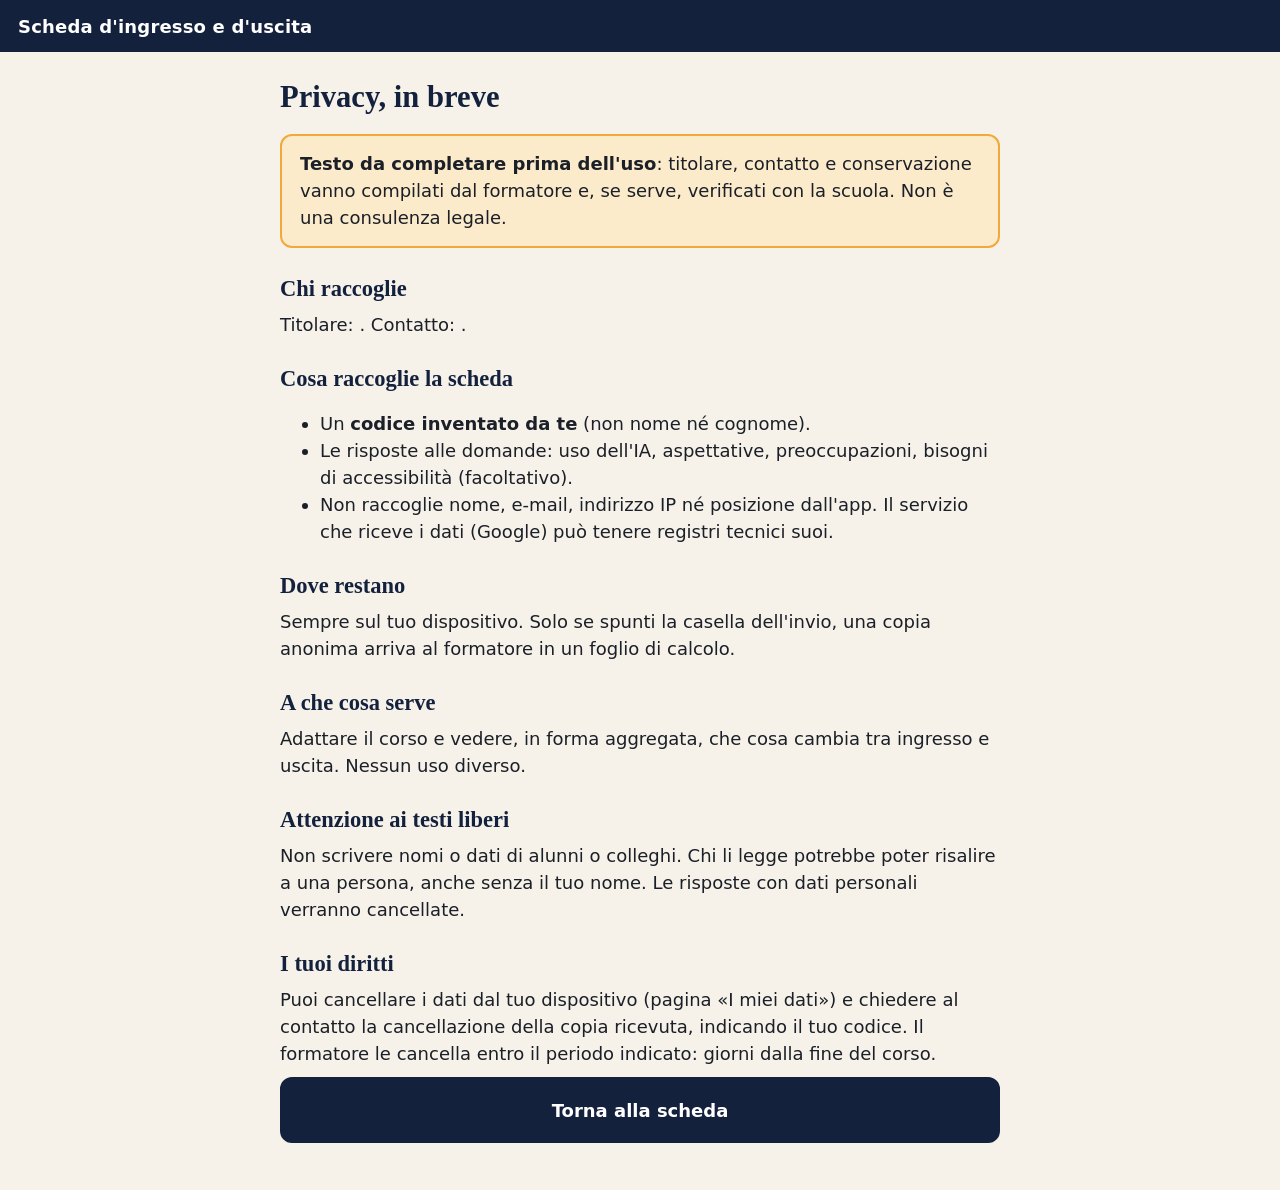
==== privacy.html @ 239a02bf "Prima versione: scheda ingresso/uscita (PWA) Co-Authored-By: Claude Sonnet 5.5 <noreply@anthropic.co" ====
<!doctype html>
<html lang="it"><head><meta charset="utf-8"><meta name="viewport" content="width=device-width, initial-scale=1">
<meta http-equiv="Content-Security-Policy" content="default-src 'self'; style-src 'self'; script-src 'self'">
<title>Privacy · Scheda corso IA</title><link rel="stylesheet" href="style.css"></head>
<body><header class="testata"><p class="corso">Scheda d'ingresso e d'uscita</p></header>
<main><h1>Privacy, in breve</h1>
<p class="avviso"><strong>Testo da completare prima dell'uso</strong>: titolare, contatto e conservazione vanno compilati dal formatore e, se serve, verificati con la scuola. Non è una consulenza legale.</p>
<h2>Chi raccoglie</h2><p>Titolare: <strong id="tit"></strong>. Contatto: <strong id="con"></strong>.</p>
<h2>Cosa raccoglie la scheda</h2>
<ul><li>Un <strong>codice inventato da te</strong> (non nome né cognome).</li>
<li>Le risposte alle domande: uso dell'IA, aspettative, preoccupazioni, bisogni di accessibilità (facoltativo).</li>
<li>Non raccoglie nome, e-mail, indirizzo IP né posizione dall'app. Il servizio che riceve i dati (Google) può tenere registri tecnici suoi.</li></ul>
<h2>Dove restano</h2><p>Sempre sul tuo dispositivo. Solo se spunti la casella dell'invio, una copia anonima arriva al formatore in un foglio di calcolo.</p>
<h2>A che cosa serve</h2><p>Adattare il corso e vedere, in forma aggregata, che cosa cambia tra ingresso e uscita. Nessun uso diverso.</p>
<h2>Attenzione ai testi liberi</h2><p>Non scrivere nomi o dati di alunni o colleghi. Chi li legge potrebbe poter risalire a una persona, anche senza il tuo nome. Le risposte con dati personali verranno cancellate.</p>
<h2>I tuoi diritti</h2><p>Puoi cancellare i dati dal tuo dispositivo (pagina «I miei dati») e chiedere al contatto la cancellazione della copia ricevuta, indicando il tuo codice. Il formatore le cancella entro il periodo indicato: <strong id="gg"></strong> giorni dalla fine del corso.</p>
<a class="btn" href="index.html">Torna alla scheda</a></main>
<script src="config.js"></script>
<script>var C=window.CONFIG||{};document.getElementById('tit').textContent=C.TITOLARE||'';document.getElementById('con').textContent=C.CONTATTO||'';document.getElementById('gg').textContent=C.GIORNI_CONSERVAZIONE||'';</script>
</body></html>
---- style.css ----
:root{--carta:#F6F2EA;--bianco:#fff;--inchiostro:#1B1F27;--blu:#14213D;--ambra:#F2A93B;--grigio:#4A5361;--bordo:#B9B2A3;--ok:#1F7447;--rosso:#B03A26;--r:12px}
*{box-sizing:border-box}
html{font-size:112.5%} /* 18px */
body{margin:0;background:var(--carta);color:var(--inchiostro);font-family:system-ui,-apple-system,"Segoe UI",Roboto,Arial,sans-serif;line-height:1.5}
.sr-only{position:absolute;width:1px;height:1px;margin:-1px;overflow:hidden;clip:rect(0 0 0 0);white-space:nowrap}
.salta{position:absolute;left:-999px;top:0;background:var(--blu);color:#fff;padding:.6rem 1rem;z-index:10}
.salta:focus{left:0}
.testata{background:var(--blu);color:#fff;padding:.7rem 1rem}
.corso{margin:0;font-weight:700;letter-spacing:.01em}
main{max-width:42rem;margin:0 auto;padding:1rem 1rem 2rem}
h1,h2{font-family:Cambria,Georgia,"Times New Roman",serif;color:var(--blu);line-height:1.2}
h1{font-size:1.7rem;margin:.5rem 0}
h2{font-size:1.25rem;margin:1.5rem 0 .5rem}
p{margin:.5rem 0}
.nota{color:var(--grigio);font-size:.95rem}
.riquadro{background:var(--bianco);border:2px solid var(--bordo);border-radius:var(--r);padding:1rem;margin:1rem 0}
.avviso{background:#FCEBCB;border:2px solid var(--ambra);border-radius:var(--r);padding:.8rem 1rem;margin:1rem 0}
label.campo{display:block;font-weight:700;margin-bottom:.3rem}
input[type=text],textarea{width:100%;font:inherit;padding:.7rem .8rem;border:2px solid var(--blu);border-radius:var(--r);background:#fff;color:var(--inchiostro)}
textarea{min-height:6rem;resize:vertical}
fieldset{border:2px solid var(--bordo);border-radius:var(--r);background:var(--bianco);padding:.8rem 1rem 1rem;margin:1rem 0}
legend{font-weight:700;padding:0 .4rem;font-size:1.05rem}
.opz{display:flex;align-items:center;gap:.7rem;min-height:3rem;padding:.3rem .5rem;border-radius:8px;cursor:pointer}
.opz:hover{background:#F6F2EA}
.opz input{width:1.5rem;height:1.5rem;flex:0 0 auto;accent-color:var(--blu)}
.scala{display:flex;flex-wrap:wrap;gap:.4rem}
.scala .opz{border:2px solid var(--bordo);min-width:3.2rem;justify-content:center;flex-direction:column;gap:.1rem;padding:.4rem}
.btn{display:block;width:100%;font:inherit;font-weight:700;background:var(--blu);color:#fff;border:3px solid var(--blu);border-radius:var(--r);padding:.9rem 1rem;margin:.6rem 0;min-height:3.2rem;cursor:pointer;text-align:center;text-decoration:none}
.btn.secondario{background:#fff;color:var(--blu)}
.btn:disabled{opacity:.55;cursor:not-allowed}
.link{font:inherit;background:none;border:none;color:var(--blu);text-decoration:underline;cursor:pointer;padding:.3rem}
a{color:var(--blu)}
:focus-visible{outline:4px solid var(--ambra);outline-offset:2px;box-shadow:0 0 0 2px var(--blu)}
.stato-scheda{display:flex;justify-content:space-between;gap:.5rem;align-items:center}
.badge{display:inline-block;padding:.1rem .6rem;border-radius:99px;border:2px solid var(--blu);font-size:.9rem;font-weight:700;background:#fff}
.badge.ok{border-color:var(--ok);color:var(--ok)}
table{width:100%;border-collapse:collapse;background:#fff}
th,td{border:1px solid var(--bordo);padding:.5rem;text-align:left;vertical-align:top}
th{background:var(--blu);color:#fff}
.cambiata{font-weight:700;color:var(--blu)}
.contatore{text-align:right;font-size:.85rem;color:var(--grigio)}
.piede{max-width:42rem;margin:0 auto;padding:1rem;color:var(--grigio);font-size:.95rem}
.trappola{position:absolute;left:-9999px;height:0;overflow:hidden}
.barra{background:#e6e0d3;border-radius:6px;height:1.1rem;position:relative;overflow:hidden}
.barra>span{display:block;height:100%;background:var(--blu)}
.barra.u>span{background:var(--ambra)}
.riga-stat{display:grid;grid-template-columns:8rem 1fr 3rem;gap:.5rem;align-items:center;margin:.2rem 0}
@media (prefers-reduced-motion:no-preference){.btn{transition:transform .08s}.btn:active{transform:scale(.99)}}
@media (min-width:44rem){.scala .opz{min-width:3.6rem}}
@media print{.testata,.piede,.btn,.salta{display:none}body{background:#fff}}
.scorri{overflow-x:auto;position:relative}
.zero{margin:0}
.sopra{margin-top:.5rem}
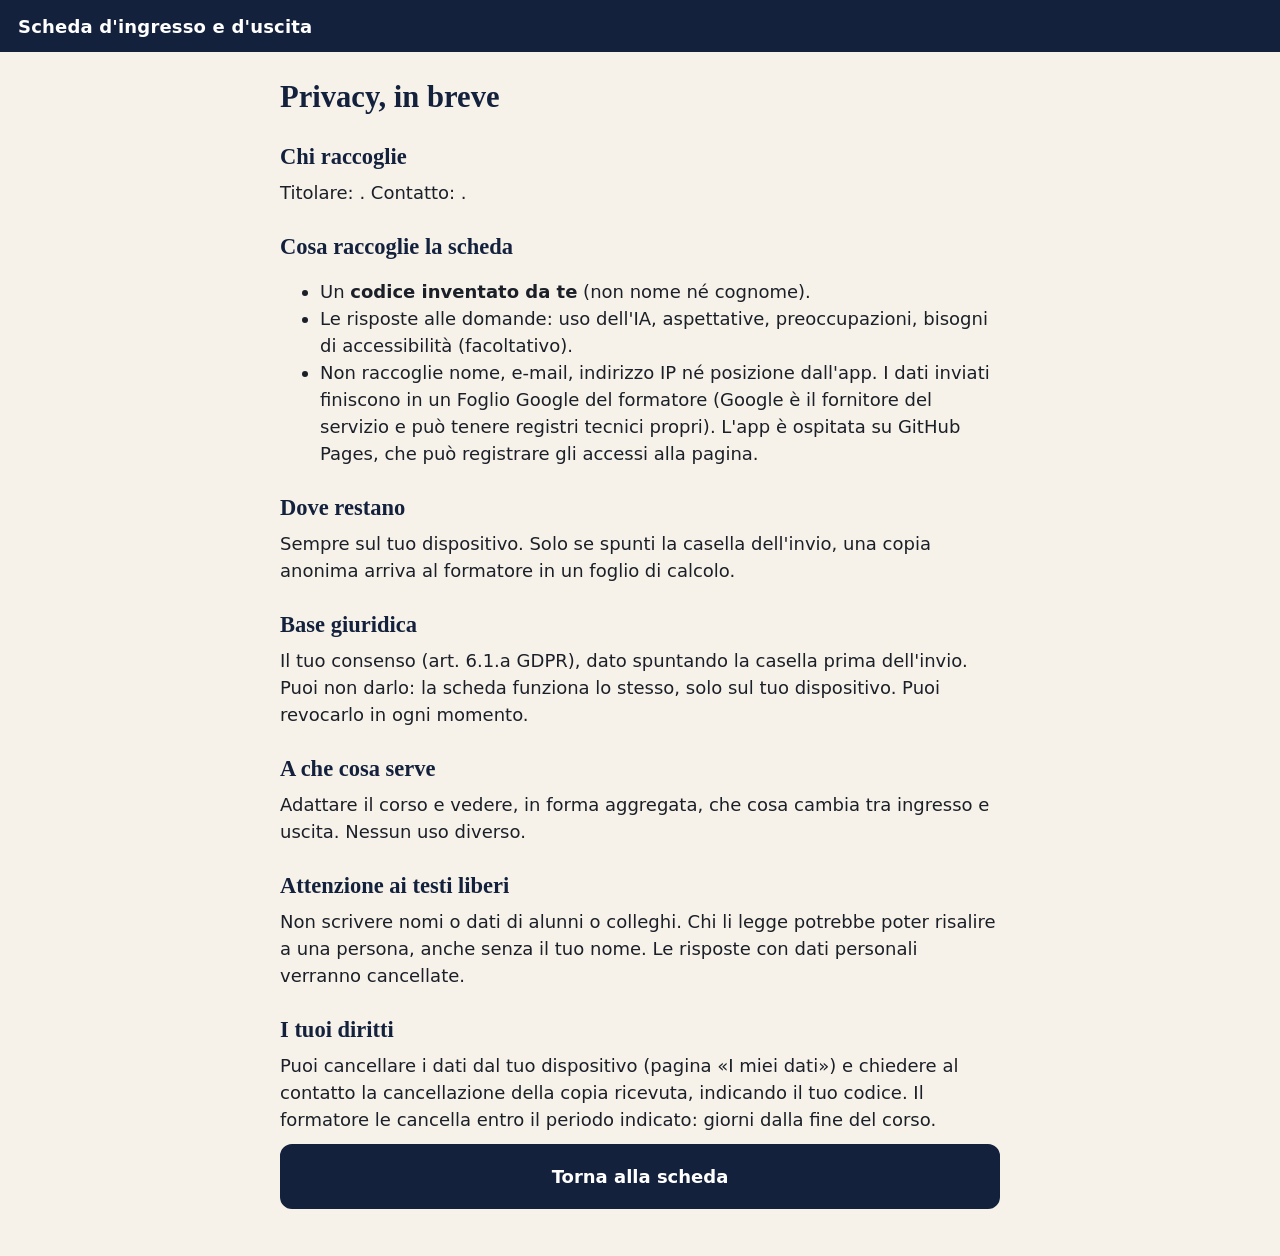
==== commit 78f209d2: "Privacy standard: titolare, contatto, base giuridica Co-Authored-By: Claude Sonnet 5.5 <noreply@anth" ====
--- a/privacy.html
+++ b/privacy.html
@@ -4,13 +4,13 @@
 <title>Privacy · Scheda corso IA</title><link rel="stylesheet" href="style.css"></head>
 <body><header class="testata"><p class="corso">Scheda d'ingresso e d'uscita</p></header>
 <main><h1>Privacy, in breve</h1>
-<p class="avviso"><strong>Testo da completare prima dell'uso</strong>: titolare, contatto e conservazione vanno compilati dal formatore e, se serve, verificati con la scuola. Non è una consulenza legale.</p>
 <h2>Chi raccoglie</h2><p>Titolare: <strong id="tit"></strong>. Contatto: <strong id="con"></strong>.</p>
 <h2>Cosa raccoglie la scheda</h2>
 <ul><li>Un <strong>codice inventato da te</strong> (non nome né cognome).</li>
 <li>Le risposte alle domande: uso dell'IA, aspettative, preoccupazioni, bisogni di accessibilità (facoltativo).</li>
-<li>Non raccoglie nome, e-mail, indirizzo IP né posizione dall'app. Il servizio che riceve i dati (Google) può tenere registri tecnici suoi.</li></ul>
+<li>Non raccoglie nome, e-mail, indirizzo IP né posizione dall'app. I dati inviati finiscono in un Foglio Google del formatore (Google è il fornitore del servizio e può tenere registri tecnici propri). L'app è ospitata su GitHub Pages, che può registrare gli accessi alla pagina.</li></ul>
 <h2>Dove restano</h2><p>Sempre sul tuo dispositivo. Solo se spunti la casella dell'invio, una copia anonima arriva al formatore in un foglio di calcolo.</p>
+<h2>Base giuridica</h2><p>Il tuo consenso (art. 6.1.a GDPR), dato spuntando la casella prima dell'invio. Puoi non darlo: la scheda funziona lo stesso, solo sul tuo dispositivo. Puoi revocarlo in ogni momento.</p>
 <h2>A che cosa serve</h2><p>Adattare il corso e vedere, in forma aggregata, che cosa cambia tra ingresso e uscita. Nessun uso diverso.</p>
 <h2>Attenzione ai testi liberi</h2><p>Non scrivere nomi o dati di alunni o colleghi. Chi li legge potrebbe poter risalire a una persona, anche senza il tuo nome. Le risposte con dati personali verranno cancellate.</p>
 <h2>I tuoi diritti</h2><p>Puoi cancellare i dati dal tuo dispositivo (pagina «I miei dati») e chiedere al contatto la cancellazione della copia ricevuta, indicando il tuo codice. Il formatore le cancella entro il periodo indicato: <strong id="gg"></strong> giorni dalla fine del corso.</p>
